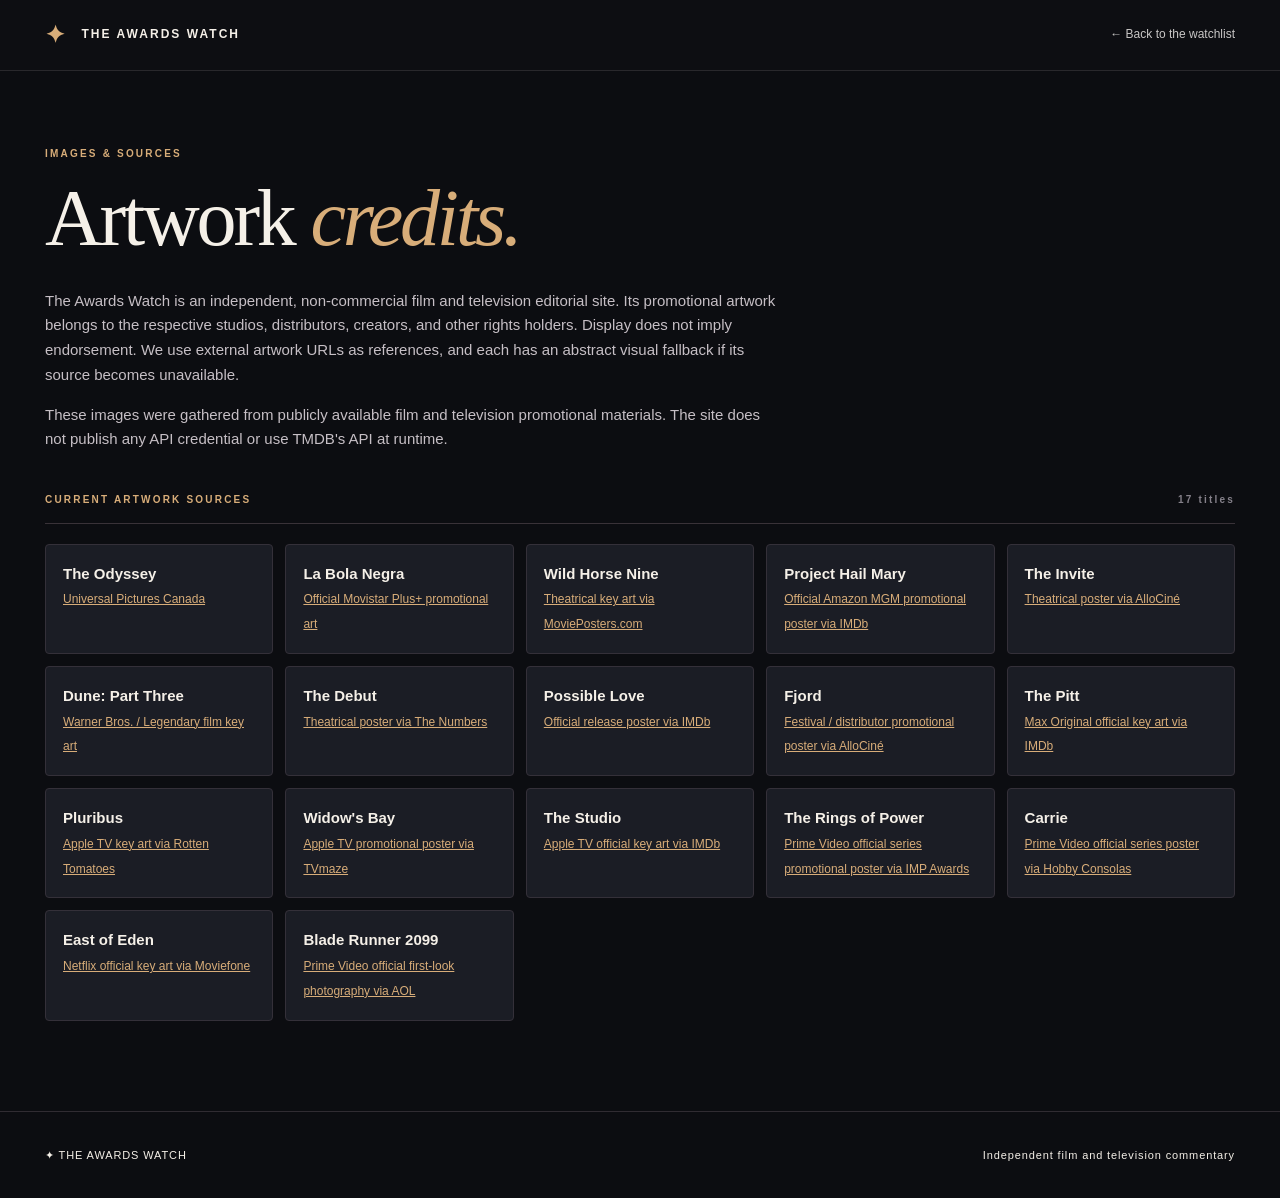
==== credits.html @ 65ef23f8 "Add public artwork credits and links to original promotional images" ====
<!doctype html><html lang="en"><head><meta charset="utf-8"><meta name="viewport" content="width=device-width,initial-scale=1"><title>Artwork credits — The Awards Watch</title><link rel="stylesheet" href="style.css"></head><body><header class="top"><div class="shell nav"><a class="brand" href="./"><span class="brandmark">✦</span> THE AWARDS WATCH</a><nav><a href="./">← Back to the watchlist</a></nav></div></header><main class="shell" style="padding:65px 0 90px"><p class="eyebrow">IMAGES & SOURCES</p><h1 style="font:500 clamp(2.8rem,7vw,5rem) Georgia,serif;letter-spacing:-.04em;margin:10px 0 25px">Artwork <em style="color:#d8ad79">credits.</em></h1><p style="color:#c6bfc5;max-width:740px">The Awards Watch is an independent, non-commercial film and television editorial site. Its promotional artwork belongs to the respective studios, distributors, creators, and other rights holders. Display does not imply endorsement. We use external artwork URLs as references, and each has an abstract visual fallback if its source becomes unavailable.</p><p style="color:#c6bfc5;max-width:740px">These images were gathered from publicly available film and television promotional materials. The site does not publish any API credential or use TMDB's API at runtime.</p><div class="section-label" style="margin:40px 0 20px">CURRENT ARTWORK SOURCES <span id="count">—</span></div><div id="items" style="display:grid;grid-template-columns:repeat(auto-fit,minmax(220px,1fr));gap:12px"></div></main><footer><div class="shell footer-inner"><div><a href="./">✦ THE AWARDS WATCH</a></div><div>Independent film and television commentary</div></div></footer><script>fetch('data.json').then(r=>r.json()).then(d=>{const items=document.getElementById('items');const list=d.titles.filter(t=>t.poster);document.getElementById('count').textContent=list.length+' titles';list.forEach(t=>{const div=document.createElement('div');div.style.cssText='background:#1b1d25;border:1px solid #343039;padding:17px;border-radius:4px';const heading=document.createElement('strong');heading.textContent=t.title;heading.style.display='block';const link=document.createElement('a');link.textContent=t.artworkCredit||'Promotional art';link.href=t.poster;link.rel='noopener noreferrer';link.target='_blank';link.style.cssText='font-size:12px;color:#d8ad79;text-decoration:underline';div.append(heading,link);items.append(div)})}).catch(()=>document.getElementById('items').textContent='Artwork credits are temporarily unavailable.')</script></body></html>
---- style.css ----
:root{--bg:#0c0d11;--panel:#15171d;--muted:#9b9da5;--ink:#f5f0e8;--gold:#d8ad79;--border:#343039}*{box-sizing:border-box}html{scroll-behavior:smooth}body{margin:0;background:var(--bg);color:var(--ink);font:15px/1.65 -apple-system,BlinkMacSystemFont,"Segoe UI",sans-serif}a{color:inherit;text-decoration:none}button,input{font:inherit}.shell{width:min(1190px,calc(100% - 42px));margin:auto}.top{position:relative;z-index:2;background:#0d0e12;border-bottom:1px solid #29282c}.nav{min-height:70px;display:flex;align-items:center;gap:38px}.brand{font-weight:750;font-size:12px;letter-spacing:.17em;white-space:nowrap}.brandmark{font-size:24px;color:var(--gold);vertical-align:middle;margin-right:9px}.nav nav{display:flex;gap:27px;margin-left:auto}.nav nav a{font-size:12px;color:#c8c6c5}.nav nav a:hover{color:var(--gold)}.edition{font-size:10px;letter-spacing:.12em;color:var(--gold);border:1px solid #4c3d30;padding:8px 11px;white-space:nowrap}.hero{position:relative;min-height:640px;display:flex;flex-direction:column;justify-content:center;overflow:hidden;background:#1b1012}.heroimage{position:absolute;inset:0;background:linear-gradient(90deg,rgba(8,8,12,.94) 0%,rgba(8,8,12,.73) 44%,rgba(8,8,12,.15) 100%),linear-gradient(0deg,rgba(8,8,12,.95),transparent 36%),url('https://images.unsplash.com/photo-1478720568477-152d9b164e26?auto=format&fit=crop&w=1800&q=85') center/cover}.hero-inner{position:relative;padding:92px 0 76px}.kicker,.eyebrow,.section-label,.overline{font-size:10px;font-weight:750;letter-spacing:.22em;color:var(--gold)}.line{display:inline-block;width:28px;height:1px;background:var(--gold);vertical-align:middle;margin-right:10px}.hero h1{font:600 clamp(3.5rem,8vw,7rem)/1.02 Georgia,serif;letter-spacing:-.055em;margin:28px 0}.hero h1 em,h2 i{font-weight:400;color:var(--gold)}.hero-sub{font-size:17px;color:#d0c9c8;max-width:530px}.hero-actions{display:flex;gap:13px;flex-wrap:wrap;margin-top:35px}.btn{border-radius:3px;padding:12px 20px;display:inline-flex;align-items:center;justify-content:center;gap:24px;font-size:12px;font-weight:700;cursor:pointer}.gold{background:var(--gold);color:#17120e;border:1px solid var(--gold)}.outline{background:rgba(15,15,19,.25);color:var(--ink);border:1px solid #777077}.hero-bottom{position:relative;display:flex;justify-content:space-between;color:#b6b1b2;font-size:10px;letter-spacing:.2em;padding-bottom:25px}.overview{padding:50px 0 38px}.overline,.section-label{display:flex;justify-content:space-between;border-bottom:1px solid #393238;padding-bottom:14px}.overline span,.section-label span{color:#85818a}.overview-grid{display:grid;grid-template-columns:repeat(4,1fr);margin:32px 0}.overview-grid>div{padding:0 24px;border-right:1px solid #3b3439}.overview-grid>div:first-child{padding-left:0}.overview-grid>div:last-child{border:0}.overview-grid strong{display:block;font:500 clamp(2.6rem,6vw,4.4rem) Georgia,serif;color:var(--gold);line-height:1.15}.overview-grid span{color:#c0b8b8;font-size:12px}.editor-note,.privacy-note{font-size:12px;color:#8f9099}.feature-section,.tv-section,.release-section{padding-top:55px;padding-bottom:80px}.feature-head{display:flex;align-items:end;justify-content:space-between;gap:25px;margin:20px 0 25px}.feature-head h2,.section-head h2{font:500 clamp(2.4rem,5vw,4.2rem)/1.12 Georgia,serif;letter-spacing:-.04em;margin:12px 0}.feature-head p,.section-head>p{max-width:330px;color:#b0adb4}.feature-grid{display:grid;grid-template-columns:1.35fr 1fr 1fr;gap:17px}.feature{position:relative;min-height:370px;overflow:hidden;border:1px solid #3e363b;border-radius:5px;display:flex;align-items:end;background:#222}.feature::before,.poster-art::before{content:"";position:absolute;inset:0;background:var(--art);opacity:.95}.feature::after,.poster-art::after{content:"";position:absolute;inset:0;background:linear-gradient(0deg,rgba(3,3,8,.92),transparent 70%)}.feature-copy{position:relative;z-index:1;padding:23px}.feature-copy small{font-size:10px;letter-spacing:.14em;color:#e6bc88}.feature h3{font:500 clamp(1.6rem,3vw,2.5rem)/1.15 Georgia,serif;margin:8px 0}.feature p{font-size:13px;color:#e1d9d7}.section-dark{background:#15161d;padding:65px 0 78px}.section-head{display:flex;align-items:end;justify-content:space-between;gap:30px;margin:25px 0}.section-head>p{font-size:13px}.filters{display:flex;justify-content:space-between;align-items:center;gap:20px;flex-wrap:wrap;margin:28px 0}.search-label{font-size:10px;letter-spacing:.16em;color:var(--gold)}input{padding:10px 13px;background:#23252e;color:white;border:1px solid #4b4850;border-radius:3px;margin-left:10px;max-width:190px}.segmented{display:flex;flex-wrap:wrap;gap:8px;margin:25px 0}.segmented button{background:transparent;color:#b8b4bc;border:1px solid #46424a;padding:9px 12px;font-size:11px;cursor:pointer;border-radius:3px}.segmented button.active{color:#18120e;background:var(--gold);border-color:var(--gold)}.poster-grid{display:grid;grid-template-columns:repeat(5,minmax(0,1fr));gap:18px}.poster-card{min-width:0}.poster-art{aspect-ratio:2/3;position:relative;overflow:hidden;border:1px solid #5a4850;border-radius:5px;background:#1d1b22}.poster-art .art-type{position:absolute;top:15px;left:14px;z-index:1;color:#fff8ec;font-size:10px;letter-spacing:.18em;opacity:.85}.poster-art .art-title{position:absolute;z-index:1;bottom:20px;left:14px;right:14px;font:600 clamp(1.1rem,2vw,1.9rem)/1.08 Georgia,serif;letter-spacing:-.025em;text-shadow:0 2px 20px #000}.poster-card h3{font:500 16px/1.3 Georgia,serif;margin:13px 0 4px}.poster-card .subtitle{font-size:11px;color:#a9a4ac;margin:0}.poster-card .watchcheck{display:flex;align-items:center;gap:6px;font-size:11px;color:#c7bdc0;margin-top:8px}.watchcheck input{margin:0;accent-color:var(--gold)}.tv-section .poster-grid{grid-template-columns:repeat(4,minmax(0,1fr))}.review-grid{display:grid;grid-template-columns:repeat(2,1fr);gap:14px;margin:32px 0}.review{padding:24px;background:#20212a;border:1px solid #35333b;border-radius:4px}.review .tag{color:var(--gold);font-size:10px;letter-spacing:.17em}.review h3{font:500 25px Georgia,serif;margin:8px 0}.review blockquote{margin:0;font:italic 17px/1.55 Georgia,serif;color:#e4d9d3}.release-panel{background:#1a1b23;border:1px solid #413a3f;border-radius:6px;padding:30px;margin-top:30px}.release-panel-top{display:flex;justify-content:space-between;align-items:center}.release-panel h3{font:500 29px Georgia,serif;margin:6px 0 20px}.calendar-icon{font-size:35px;color:var(--gold)}.empty-releases{border-top:1px solid #38343d;border-bottom:1px solid #38343d;padding:25px 0;color:#d3c9c9}.empty-releases strong{display:block;color:#e5c09a}.release-actions{display:flex;gap:12px;flex-wrap:wrap;margin-top:24px}.calendar-help{color:#a39da7;font-size:12px;max-width:650px}footer{border-top:1px solid #302c32;padding:34px 0}.footer-inner{display:flex;justify-content:space-between;gap:30px;font-size:11px;letter-spacing:.08em}.footer-inner p{color:#8f8b95;letter-spacing:0}@media(max-width:850px){.nav{gap:15px;flex-wrap:wrap;padding:14px 0}.nav nav{order:3;width:100%;margin:0;justify-content:space-between}.edition{margin-left:auto}.feature-grid{grid-template-columns:1fr 1fr}.feature:first-child{grid-column:span 2}.poster-grid{grid-template-columns:repeat(3,minmax(0,1fr))}.tv-section .poster-grid{grid-template-columns:repeat(3,minmax(0,1fr))}}@media(max-width:550px){.hero{min-height:590px}.heroimage{background-position:60% center}.hero-inner{padding:80px 0}.hero h1{font-size:3.7rem}.hero-sub{font-size:15px}.overview-grid{grid-template-columns:repeat(2,1fr);row-gap:25px}.overview-grid>div:nth-child(3){padding-left:0}.overview-grid>div:nth-child(2){border:0}.feature-grid{grid-template-columns:1fr 1fr;gap:10px}.feature{min-height:280px}.feature:first-child{min-height:330px}.feature-copy{padding:14px}.feature h3{font-size:1.5rem}.feature-head,.section-head{display:block}.poster-grid,.tv-section .poster-grid{grid-template-columns:repeat(2,minmax(0,1fr));gap:14px}.review-grid{grid-template-columns:1fr}.footer-inner{display:block}.section-dark{padding:45px 0}.feature-section,.tv-section,.release-section{padding:45px 0}.hero-bottom{font-size:8px}}

/* Studio and distributor promotional artwork; original abstract artwork remains as fallback. */
.poster-art.has-image::after{display:none}
.poster-art.has-image .art-title,.poster-art.has-image .art-type{display:none}
.poster-art>img{display:block;position:absolute;inset:0;width:100%;height:100%;object-fit:cover;object-position:center;z-index:1;background:transparent}
.feature>img{display:block;position:absolute;inset:0;width:100%;height:100%;object-fit:cover;object-position:center 35%;z-index:0}
.feature.has-image::before{opacity:.4}
.artwork-note{color:#9c98a1;font-size:11px;max-width:800px;margin-top:26px}
.artwork-note a{text-decoration:underline;text-decoration-color:#8b7a6b;text-underline-offset:3px}
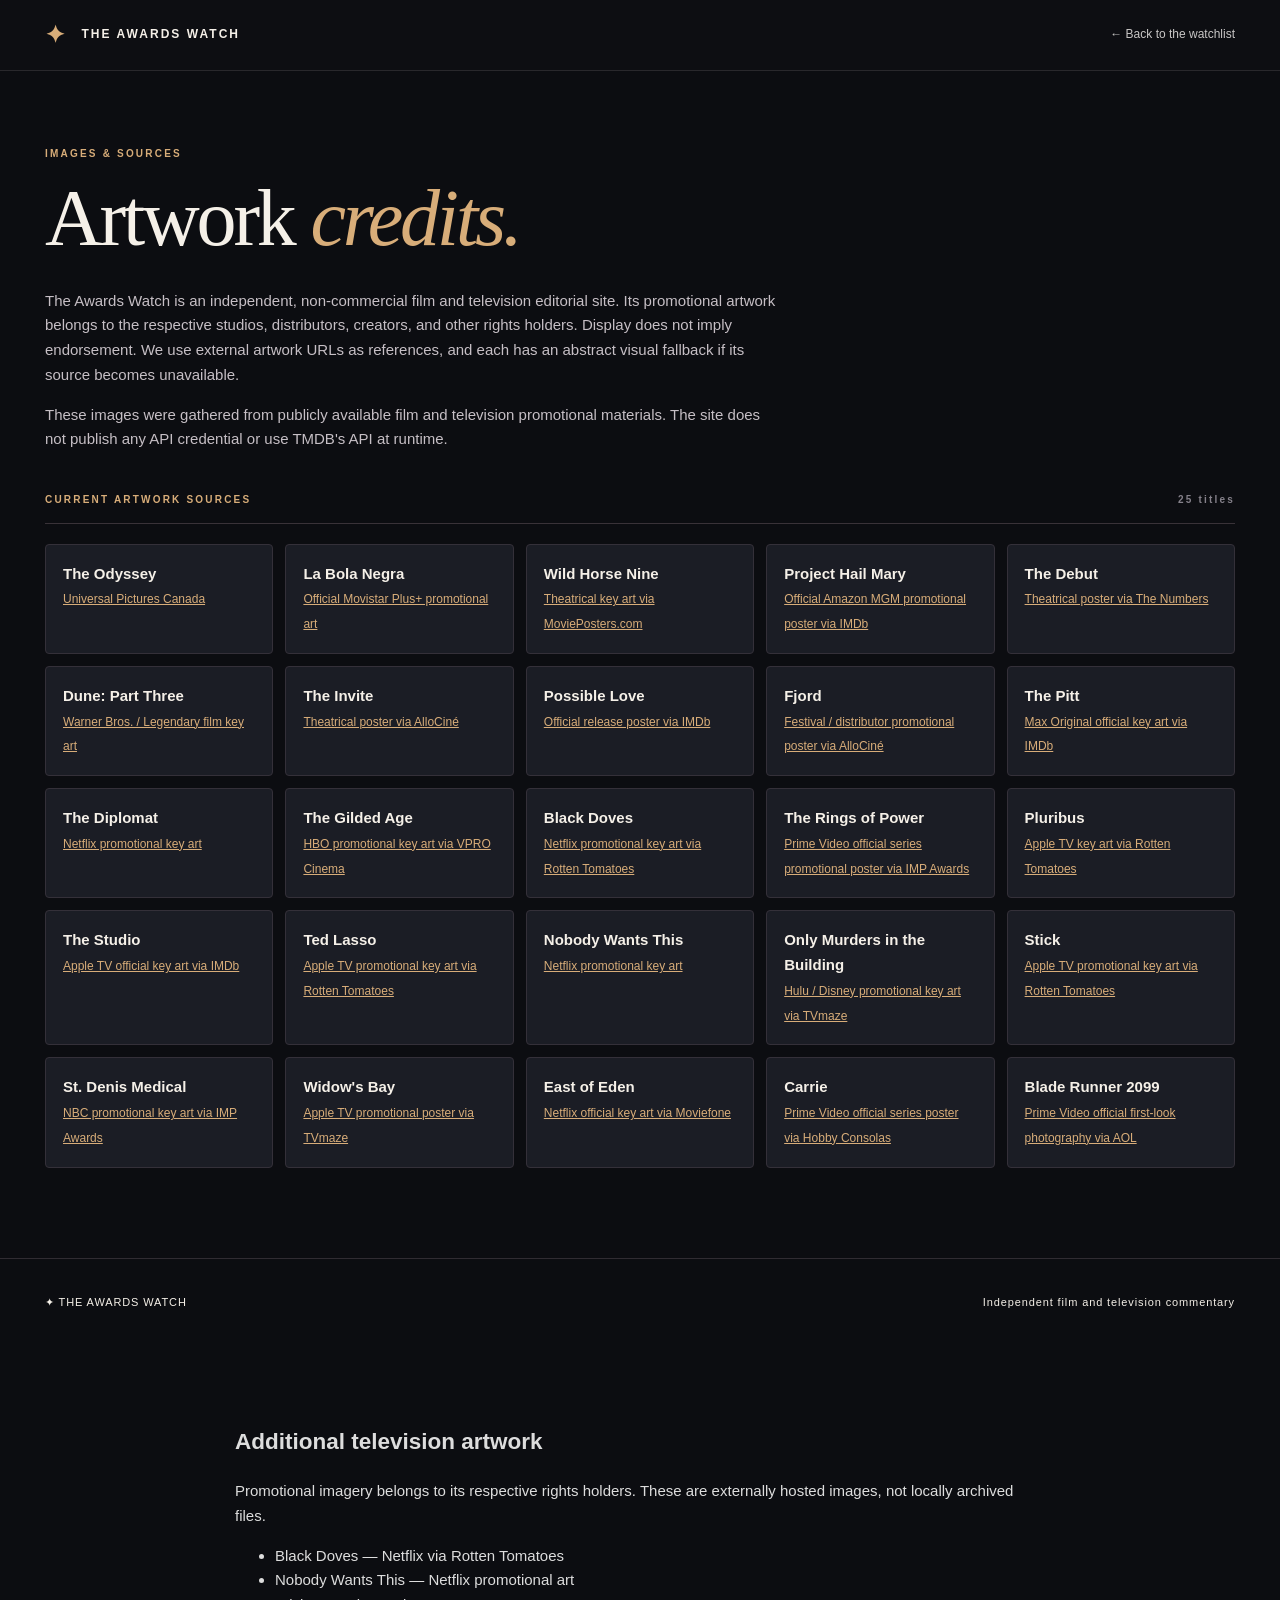
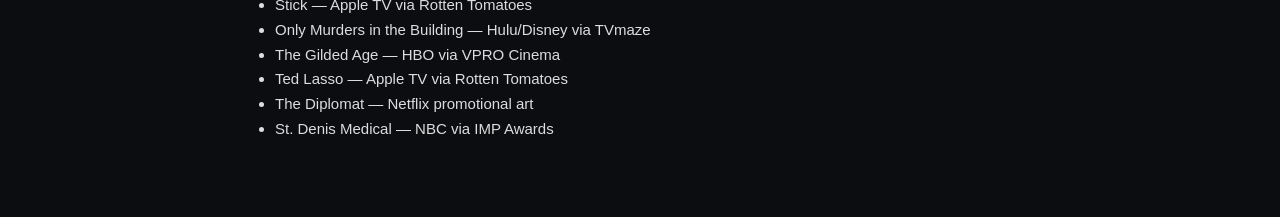
==== commit 6f8ec4d6: "Credit eight newly added TV promotional artworks" ====
--- a/credits.html
+++ b/credits.html
@@ -1 +1 @@
-<!doctype html><html lang="en"><head><meta charset="utf-8"><meta name="viewport" content="width=device-width,initial-scale=1"><title>Artwork credits — The Awards Watch</title><link rel="stylesheet" href="style.css"></head><body><header class="top"><div class="shell nav"><a class="brand" href="./"><span class="brandmark">✦</span> THE AWARDS WATCH</a><nav><a href="./">← Back to the watchlist</a></nav></div></header><main class="shell" style="padding:65px 0 90px"><p class="eyebrow">IMAGES & SOURCES</p><h1 style="font:500 clamp(2.8rem,7vw,5rem) Georgia,serif;letter-spacing:-.04em;margin:10px 0 25px">Artwork <em style="color:#d8ad79">credits.</em></h1><p style="color:#c6bfc5;max-width:740px">The Awards Watch is an independent, non-commercial film and television editorial site. Its promotional artwork belongs to the respective studios, distributors, creators, and other rights holders. Display does not imply endorsement. We use external artwork URLs as references, and each has an abstract visual fallback if its source becomes unavailable.</p><p style="color:#c6bfc5;max-width:740px">These images were gathered from publicly available film and television promotional materials. The site does not publish any API credential or use TMDB's API at runtime.</p><div class="section-label" style="margin:40px 0 20px">CURRENT ARTWORK SOURCES <span id="count">—</span></div><div id="items" style="display:grid;grid-template-columns:repeat(auto-fit,minmax(220px,1fr));gap:12px"></div></main><footer><div class="shell footer-inner"><div><a href="./">✦ THE AWARDS WATCH</a></div><div>Independent film and television commentary</div></div></footer><script>fetch('data.json').then(r=>r.json()).then(d=>{const items=document.getElementById('items');const list=d.titles.filter(t=>t.poster);document.getElementById('count').textContent=list.length+' titles';list.forEach(t=>{const div=document.createElement('div');div.style.cssText='background:#1b1d25;border:1px solid #343039;padding:17px;border-radius:4px';const heading=document.createElement('strong');heading.textContent=t.title;heading.style.display='block';const link=document.createElement('a');link.textContent=t.artworkCredit||'Promotional art';link.href=t.poster;link.rel='noopener noreferrer';link.target='_blank';link.style.cssText='font-size:12px;color:#d8ad79;text-decoration:underline';div.append(heading,link);items.append(div)})}).catch(()=>document.getElementById('items').textContent='Artwork credits are temporarily unavailable.')</script></body></html>+<!doctype html><html lang="en"><head><meta charset="utf-8"><meta name="viewport" content="width=device-width,initial-scale=1"><title>Artwork credits — The Awards Watch</title><link rel="stylesheet" href="style.css"></head><body><header class="top"><div class="shell nav"><a class="brand" href="./"><span class="brandmark">✦</span> THE AWARDS WATCH</a><nav><a href="./">← Back to the watchlist</a></nav></div></header><main class="shell" style="padding:65px 0 90px"><p class="eyebrow">IMAGES & SOURCES</p><h1 style="font:500 clamp(2.8rem,7vw,5rem) Georgia,serif;letter-spacing:-.04em;margin:10px 0 25px">Artwork <em style="color:#d8ad79">credits.</em></h1><p style="color:#c6bfc5;max-width:740px">The Awards Watch is an independent, non-commercial film and television editorial site. Its promotional artwork belongs to the respective studios, distributors, creators, and other rights holders. Display does not imply endorsement. We use external artwork URLs as references, and each has an abstract visual fallback if its source becomes unavailable.</p><p style="color:#c6bfc5;max-width:740px">These images were gathered from publicly available film and television promotional materials. The site does not publish any API credential or use TMDB's API at runtime.</p><div class="section-label" style="margin:40px 0 20px">CURRENT ARTWORK SOURCES <span id="count">—</span></div><div id="items" style="display:grid;grid-template-columns:repeat(auto-fit,minmax(220px,1fr));gap:12px"></div></main><footer><div class="shell footer-inner"><div><a href="./">✦ THE AWARDS WATCH</a></div><div>Independent film and television commentary</div></div></footer><script>fetch('data.json').then(r=>r.json()).then(d=>{const items=document.getElementById('items');const list=d.titles.filter(t=>t.poster);document.getElementById('count').textContent=list.length+' titles';list.forEach(t=>{const div=document.createElement('div');div.style.cssText='background:#1b1d25;border:1px solid #343039;padding:17px;border-radius:4px';const heading=document.createElement('strong');heading.textContent=t.title;heading.style.display='block';const link=document.createElement('a');link.textContent=t.artworkCredit||'Promotional art';link.href=t.poster;link.rel='noopener noreferrer';link.target='_blank';link.style.cssText='font-size:12px;color:#d8ad79;text-decoration:underline';div.append(heading,link);items.append(div)})}).catch(()=>document.getElementById('items').textContent='Artwork credits are temporarily unavailable.')</script><section style="max-width:850px;margin:40px auto;padding:20px;color:#ddd"><h2>Additional television artwork</h2><p>Promotional imagery belongs to its respective rights holders. These are externally hosted images, not locally archived files.</p><ul><li>Black Doves — Netflix via Rotten Tomatoes</li><li>Nobody Wants This — Netflix promotional art</li><li>Stick — Apple TV via Rotten Tomatoes</li><li>Only Murders in the Building — Hulu/Disney via TVmaze</li><li>The Gilded Age — HBO via VPRO Cinema</li><li>Ted Lasso — Apple TV via Rotten Tomatoes</li><li>The Diplomat — Netflix promotional art</li><li>St. Denis Medical — NBC via IMP Awards</li></ul></section></body></html>
--- a/style.css
+++ b/style.css
@@ -8,3 +8,19 @@
 .feature.has-image::before{opacity:.4}
 .artwork-note{color:#9c98a1;font-size:11px;max-width:800px;margin-top:26px}
 .artwork-note a{text-decoration:underline;text-decoration-color:#8b7a6b;text-underline-offset:3px}
+
+
+.assessment{border-top:1px solid #4a4146;margin-top:12px;padding-top:9px}
+.assessment summary{display:flex;align-items:center;justify-content:space-between;gap:8px;cursor:pointer;list-style:none;color:#e1b785;font-size:11px;font-weight:650;line-height:1.45}
+.assessment summary::-webkit-details-marker{display:none}
+.assessment summary span{font-size:16px;line-height:1}
+.assessment[open] summary span{transform:rotate(45deg)}
+.assessment-body{padding:9px 0 3px;font-size:12px;line-height:1.6;color:#c9c2c6}
+.assessment-body p{margin:0 0 11px}
+.assessment-body b{display:block;color:#f3e4d4;font-size:10px;text-transform:uppercase;letter-spacing:.1em;margin-bottom:3px}
+.assessment-verdict{border-left:2px solid #d8ad79;padding-left:9px}
+.poster-card:has(.assessment[open]){position:relative;z-index:1}
+
+.catalogue-synopsis{font-size:12px;line-height:1.55;color:#ddd5d2;margin:9px 0 5px}.catalogue-people{font-size:11px;line-height:1.5;color:#aba3ac;margin:4px 0 12px}.catalogue-people b{color:#d9b184;font-weight:650}
+
+.buzz-links{border-top:1px solid #423b43;padding-top:10px}.buzz-links a{color:#d8ad79;text-decoration:underline;text-underline-offset:3px;line-height:1.9}
